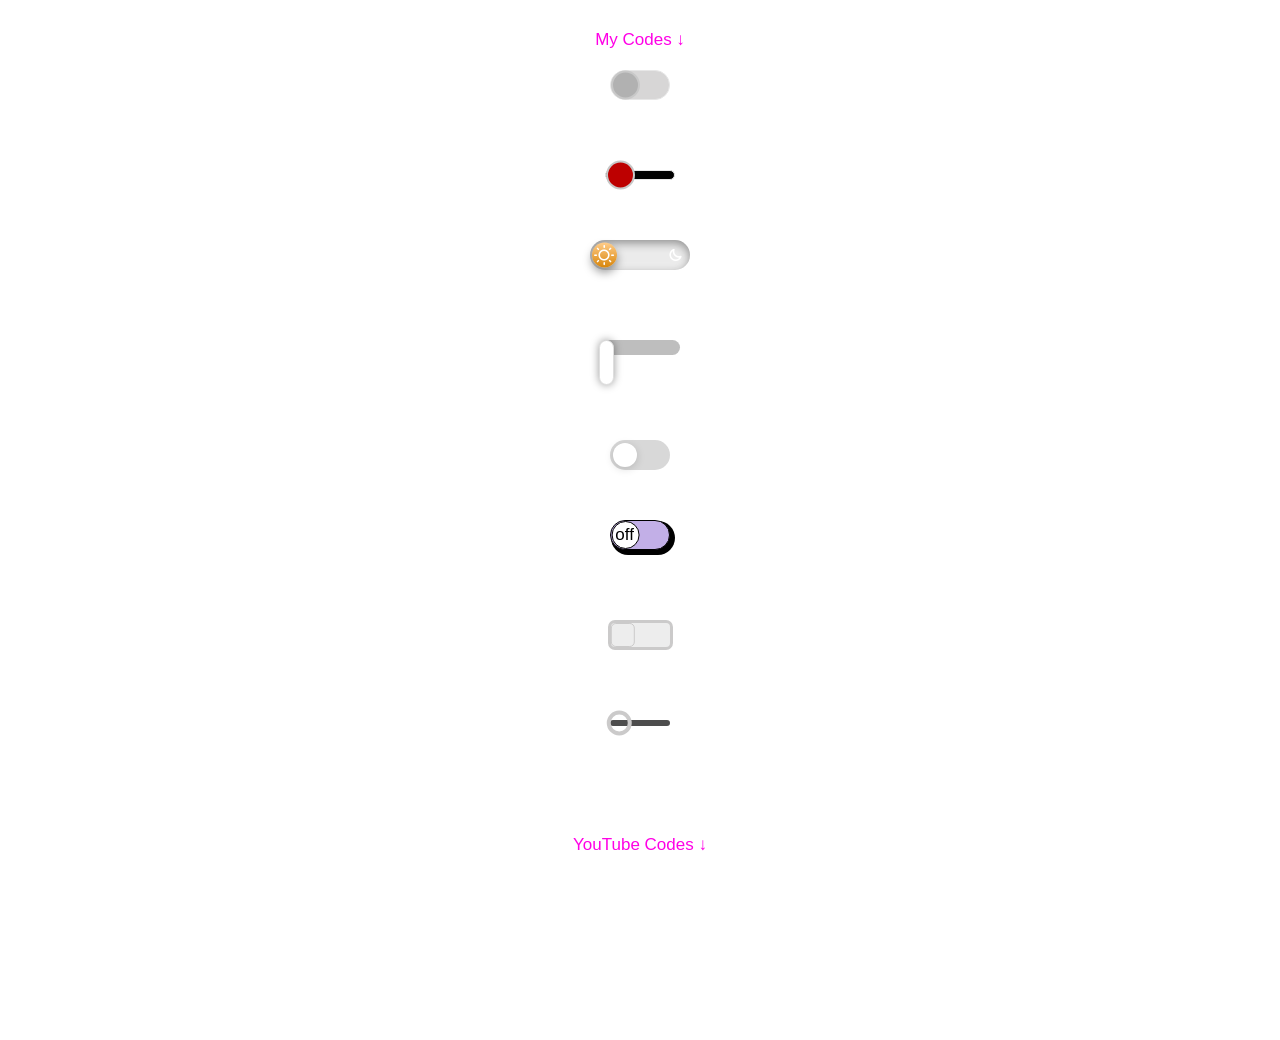
==== index.html @ 64d059e0 "first-commit" ====
<!DOCTYPE html>
<html lang="en">
    <head>
        <meta charset="UTF-8">
        <meta name="viewport" content="width=device-width, initial-scale=1.0">
        <title>Toggles</title>
        <!---------------------------| link:css |---------------------------->
        <link rel="stylesheet" href="css/index.css">
    </head>
    <body>
        <section class="wrapper">
            <div class="toggle_1"> My Codes ↓
                <input id="toggle-input-1" type="checkbox">
                <label for="toggle-input-1" class="toggle-lable-1"></label>
            </div>
            <div class="toggle_2">
                <input id="toggle-input-2" type="checkbox">
                <label for="toggle-input-2" class="toggle-lable-2"></label>
            </div>
            <div class="toggle_3">
                <input id="toggle-input-3" type="checkbox">
                <label for="toggle-input-3" class="toggle-lable-3">
                    <i class="icon-sun"></i>
                    <i class="icon-moon"></i>
                </label>
                <div class="background"></div>
            </div>
            <div class="toggle_4">
                <input id="toggle-input-4" type="checkbox">
                <label for="toggle-input-4" class="toggle-lable-4"></label>
            </div>
            <div class="toggle_5">
                <input id="toggle-input-5" type="checkbox">
                <label for="toggle-input-5" class="toggle-lable-5">
                    <span class="circle"></span>
                </label>
            </div>
            <div class="toggle_6">
                <input id="toggle-input-6" type="checkbox">
                <label for="toggle-input-6" class="toggle-lable-6">
                <!-- <div class="off">off</div><div class="on">on</div> -->
                </label>
            </div>
            <div class="toggle_7">
                <input id="toggle-input-7" type="checkbox">
                <label for="toggle-input-7" class="toggle-lable-7"></label>
            </div>
            <div class="toggle_8">
                <input id="toggle-input-8" type="checkbox">
                <label for="toggle-input-8" class="toggle-lable-8"></label>
            </div>
            <div class="toggle_9">YouTube Codes ↓
                <input id="toggle-input-9" type="checkbox">
                <label for="toggle-input-9" class="toggle-lable-9"></label>
            </div>
            <div class="toggle_10">
                <input id="toggle-input-10" type="checkbox">
                <label for="toggle-input-10" class="toggle-lable-10"></label>
            </div>
        </section>
    </body>
</html>
---- css/index.css ----
/* ------------------------------------| variables |---------------------------------------- */
/* ---------------------------------------| Tags |------------------------------------------ */
*,
*::after,
*::before{
    padding: 0;
    margin: 0;
    box-sizing: border-box;
}

body{
    font-family: sans-serif;
    font-size: 17px;
    font-weight: 500;
}
input[type = checkbox]{
    display: none;
}
section.wrapper{
    display: grid;
    grid-template-rows: repeat(10 , 100px);
    margin: 20px auto;
}
/* ---------------------------------------| Font-icon (icomoon) |------------------------------------------ */
@font-face {
  font-family: 'icomoon';
  src:  url('../fonts/icomoon/fonts/icomoon.eot?xe19qw');
  src:  url('../fonts/icomoon/fonts/icomoon.eot?xe19qw#iefix') format('embedded-opentype'),
    url('../fonts/icomoon/fonts/icomoon.ttf?xe19qw') format('truetype'),
    url('../fonts/icomoon/fonts/icomoon.woff?xe19qw') format('woff'),
    url('../fonts/icomoon/fonts/icomoon.svg?xe19qw#icomoon') format('svg');
  font-weight: normal;
  font-style: normal;
  font-display: block;
}

[class^="icon-"], [class*=" icon-"] {
  /* use !important to prevent issues with browser extensions that change fonts */
  font-family: 'icomoon' !important;
  speak: never;
  font-style: normal;
  font-weight: normal;
  font-variant: normal;
  text-transform: none;
  line-height: 1;

  /* Better Font Rendering =========== */
  -webkit-font-smoothing: antialiased;
  -moz-osx-font-smoothing: grayscale;
}

.icon-checkmark2:before {
  content: "\e960";
}
.icon-cancel2:before {
  content: "\e961";
}
.icon-sun:before {
  content: "\e902";
}
.icon-moon:before {
  content: "\e903";
}

/* ---------------------------------------| toggle 1 |------------------------------------------ */
section.wrapper > div.toggle_1{
    margin: 10px auto;
    color: #ff00e6;
}
section.wrapper > div.toggle_1 > label{
    width: 60px;
    height: 30px;
    display: block;
}
section.wrapper > div.toggle_1 > .toggle-lable-1{
    margin: 20px auto;
    width: 60px;
    height: 30px;
    background-color: rgb(215, 214, 214);
    border: 1px solid #e7e7e7;
    border-radius: 25px;
    position: relative;
    cursor: pointer;
    transition: 0.5s;
}
section.wrapper > div.toggle_1 > .toggle-lable-1::after{
    content: '';
    width: 29px;
    height: 29px;
    background-color: rgb(177, 177, 177);
    border: 2.5px solid rgb(200, 200, 200);
    border-radius: 50%;
    position: absolute;
    top: 50%;
    left: 0;
    transform: translate(0 , -50%);
    transition: 0.5s ease-in-out;
}
section.wrapper > div.toggle_1 > #toggle-input-1:checked + .toggle-lable-1::after{
    background-color: rgb(151, 235, 172);
    border: 2.5px solid rgb(181, 241, 195);
    top: 50%;
    left:100%;
    transform: translate(-100% , -50%);
}
section.wrapper > div.toggle_1 > #toggle-input-1:checked + .toggle-lable-1{
    background-color: rgb(203, 235, 211);
}
/* ---------------------------------------| toggle 2 |------------------------------------------ */
section.wrapper > div.toggle_2 > label{
    width: 70px;
    height: 10px;
    display: block;
}
section.wrapper > div.toggle_2 > .toggle-lable-2{
    margin: 50px auto;
    width: 70px;
    height: 10px;
    background-color: rgb(0, 0, 0);
    border: 1px solid #e7e7e7;
    border-radius: 25px;
    position: relative;
    cursor: pointer;
    transition: 0.5s;
}
section.wrapper > div.toggle_2 > .toggle-lable-2::after{
    content: '';
    width: 29px;
    height: 29px;
    background-color: rgb(189, 0, 0);
    border: 2.5px solid rgb(200, 200, 200);
    border-radius: 50%;
    position: absolute;
    top: 50%;
    left: 0;
    transform: translate(0 , -50%);
    transition: 0.5s ease-in-out;
}
section.wrapper > div.toggle_2 > #toggle-input-2:checked + .toggle-lable-2::after{
    background-color: rgb(0, 158, 40);
    border: 2.5px solid rgb(181, 241, 195);
    top: 50%;
    left:100%;
    transform: translate(-100% , -50%);
}
section.wrapper > div.toggle_2 > #toggle-input-2:checked + .toggle-lable-2{
    background-color: rgb(32, 32, 32);
}
/* ---------------------------------------| toggle 3 |------------------------------------------ */
section.wrapper > div.toggle_3 > label{
    margin: 20px auto;
    width: 100px;
    height: 30px;
    display: flex;
    justify-content: space-between;
    align-items: center;
    position: relative;
    background: #ebebeb;
    border-radius: 200px;
    box-shadow: inset 0px 3px 10px rgba(0, 0, 0 , 0.4), inset 0px -3px 10px rgba(255, 255, 255, 0.4);
    cursor: pointer;
}
section.wrapper > div.toggle_3 > label  i{
    color: white;
    padding: 0 2px;
    font-size: 25px;
    z-index: 10;
}
section.wrapper > div.toggle_3 > label::after{
    content: '';
    width: 25px;
    height: 25px;
    position: absolute;
    top: 50%;
    left: 10px;
    transform: translate(-8px , -50%);
    background: linear-gradient(180deg , #ffcc89 , #d8860b);
    border-radius: 50%;
    box-shadow: 0px 5px 10px rgba(0, 0, 0, 0.4);
    transition: 0.5s;
}
section.wrapper > div.toggle_3 > input{
    width: 0;
    height: 0;
    visibility: hidden;
}
section.wrapper > div.toggle_3 > input:checked + label{
    background-color: #242424;
}
section.wrapper > div.toggle_3 > input:checked + label::after{
    top: 50%;
    left: 95%;
    transform: translate(-90% , -50%);
    background: linear-gradient(180deg,#777 , #3a3a3a);
}
section.wrapper > div.toggle_3 > label:active::after{
    width: 45px;
    border-radius: 25px;
}
section.wrapper > div.toggle_3 > .background{
    position: absolute;
    top: 0;
    left: 0;
    width: 100%;
    height: 100%;
    background: #ffffff;
    z-index: -5;
    position: absolute;
    transition: 0.3s;
}
section.wrapper > div.toggle_3 > input:checked ~ .background{
    background: #242424;
}
/* ---------------------------------------| toggle 4 |------------------------------------------ */
section.wrapper > div.toggle_4 > label{
    width: 80px;
    height: 15px;
    display: block;
}
section.wrapper > div.toggle_4 > .toggle-lable-4{
    margin: 20px auto;
    width: 80px;
    height: 15px;
    position: relative;
    background-color: #bebebe;
    border-radius: 50px;
    cursor: pointer;
}
section.wrapper > div.toggle_4 > .toggle-lable-4::after{
    content: '';
    width: 15px;
    height: 45px;
    position: absolute;
    top: 0;
    left: -5%;
    transform: translate(20% , 0);
    background-color: #ffffff;
    border: 1px solid #dedede;
    box-shadow: 0 0 8px rgba(0, 0, 0, 0.4);
    border-radius: 50px;
    cursor: pointer;
    transition: 1s;
    
}
section.wrapper > div.toggle_4 > #toggle-input-4:checked ~ .toggle-lable-4::after{
    top: 0;
    left: -5%;
    transform: translate(20% , 0);
    background-color: #ffffff;
    animation-name: epic-easing-spring-swift;
    animation-duration: 2000ms;
    /* animation-direction: alternate-reverse; */
    /* animation-timing-function: ; */
    /* animation-iteration-count: infinite; */
    /* animation-play-state: running; */
    /* animation-direction:alternate; */
    animation-fill-mode:forwards;
}
section.wrapper > div.toggle_4 > #toggle-input-4:checked ~ .toggle-lable-4{
    background-color: #2af52a;
}
/* ---------------------------------------| toggle 5 |------------------------------------------ */
section.wrapper > div.toggle_5{
    margin: 20px auto;
}
section.wrapper > div.toggle_5 > .toggle-lable-5{
    width: 60px;
    height: 30px;
    clip-path: polygon(50%,10%,50%);
    background-color: #d8d8d8;
    border-radius: 999px;
    display: inline-block;
    position: relative;
    cursor: pointer;
    transition: 0.35s ease;
}
section.wrapper > div.toggle_5 > .toggle-lable-5 .circle{
    position: absolute;
    top: 3px;
    left: 3px;
    width: 24px;
    height: 24px;
    background: #ffffff;
    border-radius: 50%;
    box-shadow: 0 2px 8px rgba(0, 0, 0, 0.15);
    transition: 0.35s ease;
}
section.wrapper > div.toggle_5 > #toggle-input-5:checked ~ .toggle-lable-5 .circle{
    transform:translateX(24px);
    background: #b8dfff;
}
section.wrapper > div.toggle_5 > .toggle-lable-5:active .circle{
    width: 26px;
}
section.wrapper > div.toggle_5 > #toggle-input-5:checked ~ .toggle-lable-5:active .circle{
    transform: translateX(22px);
}
/* ---------------------------------------| toggle 6 |------------------------------------------ */
section.wrapper > div.toggle_6 {
    position: relative;
}
section.wrapper > div.toggle_6 > label{
    width: 60px;
    height: 30px;
    display: block;
}
section.wrapper > div.toggle_6 > .toggle-lable-6{
    margin: 0 auto;
    width: 60px;
    height: 30px;
    background-color: #c2afe7;
    border: 1px solid black;
    box-shadow: 3px 3px 0px 2px black;
    border-radius: 30px;
    position: absolute;
    top: 0;
    left: 50%;
    transform: translate(-50% , 0);
    z-index: 10;
    transition: 0.09s;
}
section.wrapper > div.toggle_6 > .toggle-lable-6::after{
    content: 'off';
    padding: 3px 3px;
    width: 28px;
    height: 28px;
    background-color: #ffffff;
    border-radius: 30px;
    border: 1px solid black;
    position: absolute;
    top: 50%;
    left: 15%;
    transform: translate(-30% , -50%);
    z-index: -9;
    transition: 0.09s;
}
section.wrapper > div.toggle_6 > #toggle-input-6:checked ~ .toggle-lable-6{
    background-color: #5a1ad1;
    position: absolute;
    top: 0;
    left: 48%;
    transform: translate(-48% , 0);
}
section.wrapper > div.toggle_6 > #toggle-input-6:checked ~ .toggle-lable-6::after{
    content: 'on';
    top: 50%;
    left: 100%;
    transform: translate(-100% , -50%);
}
/* ---------------------------------------| toggle 7 |------------------------------------------ */
section.wrapper > div.toggle_7 > label{
    width: 65px;
    height: 30px;
    display: block;
}
section.wrapper > div.toggle_7 > .toggle-lable-7{
    margin: 0 auto;
    width: 65px;
    height: 30px;
    position: relative;
    background-color: #ededed;
    border: 3px solid #cbcaca;
    border-radius: 7px;
    transition: 0.5s;
}
section.wrapper > div.toggle_7 > .toggle-lable-7::after{
    content: '';
    width: 24px;
    height:24px;
    position: absolute;
    top: 52%;
    left: 3.2%;
    transform: translate(-5% , -50%);
    background-color: #ededed;
    border: 1px solid #cbcaca;
    border-radius: 5px;
    transition: 0.5s ease-in-out;
}
section.wrapper > div.toggle_7 > #toggle-input-7:checked ~ .toggle-lable-7::after{
    top: 50%;
    left: 98.8%;
    transform: translate(-100% , -50%);
}
section.wrapper > div.toggle_7 > #toggle-input-7:checked ~ .toggle-lable-7{
    background-color: #2af52a;
}
/* ---------------------------------------| toggle 8 |------------------------------------------ */
section.wrapper > div.toggle_8 > label{
    width: 60px;
    height: 5px;
    display: block;
}
section.wrapper > div.toggle_8 > .toggle-lable-8{
    margin: 0 auto;
    width: 60px;
    height: 5px;
    position: relative;
    background-color: #4d4d4d;
    border: 3px solid #4d4d4d;
    border-radius: 7px;
    transition: 0.5s;
}
section.wrapper > div.toggle_8 > .toggle-lable-8::after{
    content: '';
    width: 25px;
    height:25px;
    position: absolute;
    top: 50%;
    left: -10%;
    transform: translate(-5% , -50%);
    background-color: transparent;
    border: 4px solid #cbcaca;
    border-radius: 50%;
    transition: 0.3s ease-in-out;
}
section.wrapper > div.toggle_8 > #toggle-input-8:checked ~ .toggle-lable-8::after{
    background-color: white;
    border: 1px solid rgb(238, 237, 237);
    top: 50%;
    left: 100%;
    transform: translate(-75% , -50%);
}
/* ---------------------------------------| toggle 9 |------------------------------------------ */
section.wrapper > div.toggle_9{
    margin: 15px auto;
    color: #ff00e6;
}

@keyframes epic-easing-spring-swift {  
 0% { transform: translateX(0px) rotate(0deg);}  
 1% { transform: translateX(1.09px)rotate(1.2693223577190085deg);}  
 2% { transform: translateX(3.64px) rotate(4.819538081556291deg);}  
 3% { transform: translateX(7.01px)rotate(10.406856803267436deg);}  
 4% { transform: translateX(10.78px)rotate(17.781228985432662deg);}  
 5% { transform: translateX(14.69px)rotate(26.690228521133772deg);}  
 6% { transform: translateX(18.58px)rotate(36.882632944438214deg);}  
 7% { transform: translateX(22.35px)rotate(48.111679400273516deg);}  
 8% { transform: translateX(25.95px)rotate(60.137980739029814deg);}  
 9% { transform: translateX(29.34px) rotate(72.73209199199262deg);}  
 10% { transform: translateX(32.51px) rotate(85.67672299776666deg);}  
 11% { transform: translateX(35.47px) rotate(98.76859804588628deg);}  
 12% { transform: translateX(38.21px)rotate(111.81996804964854deg);}  
 13% { transform: translateX(40.74px)rotate(124.65978493247455deg);}  
 14% { transform: translateX(43.08px)rotate(137.13455159576114deg);}  
 15% { transform: translateX(45.24px) rotate(149.1088640240288deg);}  
 16% { transform: translateX(47.23px)rotate(160.46566477524135deg);}  
 17% { transform: translateX(49.06px)rotate(171.10622930713944deg);}  
 18% { transform: translateX(50.74px)rotate(180.94990831693266deg);}  
 19% { transform: translateX(52.29px)rotate(189.93365053964843deg);}  
 20% { transform: translateX(53.72px)rotate(198.01133128235804deg);}  
 21% { transform: translateX(55.03px) rotate(205.1529123937885deg);}  
 22% { transform: translateX(56.24px) rotate(211.3434594110948deg);}  
 23% { transform: translateX(57.35px) rotate(216.5820413199557deg);}  
 24% { transform: translateX(58.37px) rotate(220.8805377446924deg);}  
 25% { transform: translateX(59.31px)rotate(224.26237748709164deg);}  
 26% { transform: translateX(60.17px)rotate(226.76123119202782deg);}  
 27% { transform: translateX(60.96px)rotate(228.41967957095056deg);}  
 28% { transform: translateX(61.69px)rotate(229.28787709662092deg);}  
 29% { transform: translateX(62.36px)rotate(229.42222942911803deg);}  
 30% { transform: translateX(62.97px) rotate(228.8841010778955deg);}  
 31% { transform: translateX(63.54px)rotate(227.73856797977635deg);}  
 32% { transform: translateX(64.06px)rotate(226.05322780863827deg);}  
 33% { transform: translateX(64.53px)rotate(223.89707895746852deg);}  
 34% { transform: translateX(64.97px) rotate(221.3394772734671deg);}  
 35% { transform: translateX(65.37px) rotate(218.4491778055342deg);}  
 36% { transform: translateX(65.74px)rotate(215.29346706181335deg);}  
 37% { transform: translateX(66.08px)rotate(211.93738959140782deg);}  
 38% { transform: translateX(66.39px)rotate(208.44307111472162deg);}  
 39% { transform: translateX(66.68px)rotate(204.86913894429267deg);}  
 40% { transform: translateX(66.94px) rotate(201.2702390730769deg);}  
 41% { transform: translateX(67.18px)rotate(197.69664806804857deg);}  
 42% { transform: translateX(67.40px)rotate(194.19397679943097deg);}  
 43% { transform: translateX(67.61px)rotate(190.80296206336627deg);}  
 44% { transform: translateX(67.80px) rotate(187.5593413197425deg);}  
 45% { transform: translateX(67.97px)rotate(184.49380506667032deg);}  
 46% { transform: translateX(68.13px)rotate(181.63202080640465deg);}  
 47% { transform: translateX(68.28px)rotate(178.99472212042775deg);}  
 48% { transform: translateX(68.42px)rotate(176.59785605863487deg);}  
 49% { transform: translateX(68.54px) rotate(174.4527818525814deg);}  
 50% { transform: translateX(68.67px)rotate(172.56651387802185deg);}  
 51% { transform: translateX(68.78px) rotate(170.9420018091515deg);}  
 52% { transform: translateX(68.88px) rotate(169.5784410170369deg);}  
 53% { transform: translateX(68.98px)rotate(168.47160645823587deg);}  
 54% { transform: translateX(69.07px)rotate(167.61420356678425deg);}  
 55% { transform: translateX(69.16px)rotate(166.99622999365684deg);}  
 56% { transform: translateX(69.23px) rotate(166.6053424225768deg);}  
 57% { transform: translateX(69.31px)rotate(166.42722311987862deg);}  
 58% { transform: translateX(69.37px)rotate(166.44594133948894deg);}  
 59% { transform: translateX(69.44px) rotate(166.6443051928176deg);}  
 60% { transform: translateX(69.49px)rotate(167.00420009872101deg);}  
 61% { transform: translateX(69.55px)rotate(167.50691044252784deg);}  
 62% { transform: translateX(69.60px)rotate(168.13342158779778deg);}  
 63% { transform: translateX(69.66px) rotate(168.8646998930661deg);}  
 64% { transform: translateX(69.69px)rotate(169.68194888203044deg);}  
 65% { transform: translateX(69.74px)rotate(170.56684019389417deg);}  
 66% { transform: translateX(69.80px)rotate(171.50171839603865deg);}  
 67% { transform: translateX(69.84px)rotate(172.46977916972943deg);}  
 68% { transform: translateX(69.89px)rotate(173.45522077775283deg);}  
 69% { transform: translateX(69.91px)rotate(174.44336908801876deg);}  
 70% { transform: translateX(69.94px)rotate(175.42077675721123deg);}  
 71% { transform: translateX(69.96px)rotate(176.37529747213065deg);}  
 72% { transform: translateX(69.98px)rotate(177.29613640266308deg);}  
 73% { transform: translateX(70.00px) rotate(178.1738782391119deg);}  
 74% { transform: translateX(70.01px)rotate(179.00049436824003deg);}  
 75% { transform: translateX(70.02px) rotate(179.7693308875648deg);}  
 76% { transform: translateX(70.03px)rotate(180.47507926741747deg);}  
 77% { transform: translateX(70.04px)rotate(181.11373154658648deg);}  
 78% { transform: translateX(70.05px)rotate(181.68252199188316deg);}  
 79% { transform: translateX(70.06px) rotate(182.1798571668437deg);}  
 80% { transform: translateX(70.06px) rotate(182.6052363423609deg);}  
 81% { transform: translateX(70.07px)rotate(182.95916414484336deg);}  
 82% { transform: translateX(70.07px) rotate(183.2430572781536deg);}  
 83% { transform: translateX(70.08px)rotate(183.45914707678352deg);}  
 84% { transform: translateX(70.08px) rotate(183.6103795522116deg);}  
 85% { transform: translateX(70.09px)rotate(183.70031448486807deg);}  
 86% { transform: translateX(70.09px)rotate(183.73302499328122deg);}  
 87% { transform: translateX(70.09px) rotate(183.712998882384deg);}  
 88% { transform: translateX(70.09px)rotate(183.64504293710675deg);}  
 89% { transform: translateX(70.10px)rotate(183.53419118762827deg);}  
 90% { transform: translateX(70.10px)rotate(183.38561803120632deg);}  
 91% { transform: translateX(70.10px)rotate(183.20455695439873deg);}  
 92% { transform: translateX(70.10px) rotate(182.9962254605722deg);}  
 93% { transform: translateX(70.10px) rotate(182.7657566725534deg);}  
 94% { transform: translateX(70.10px)rotate(182.51813795056844deg);}  
 95% { transform: translateX(70.10px)rotate(182.25815674252823deg);}  
 96% { transform: translateX(70.10px)rotate(181.99035376831742deg);}  
 97% { transform: translateX(70.11px)rotate(181.71898353291837deg);}  
 98% { transform: translateX(70.11px)rotate(181.44798206563888deg);}  
 99% { transform: translateX(70.10px) rotate(181.1809416949206deg);}  
 100% { transform: translateX(70px) rotate(180.9210925905178deg);}
}
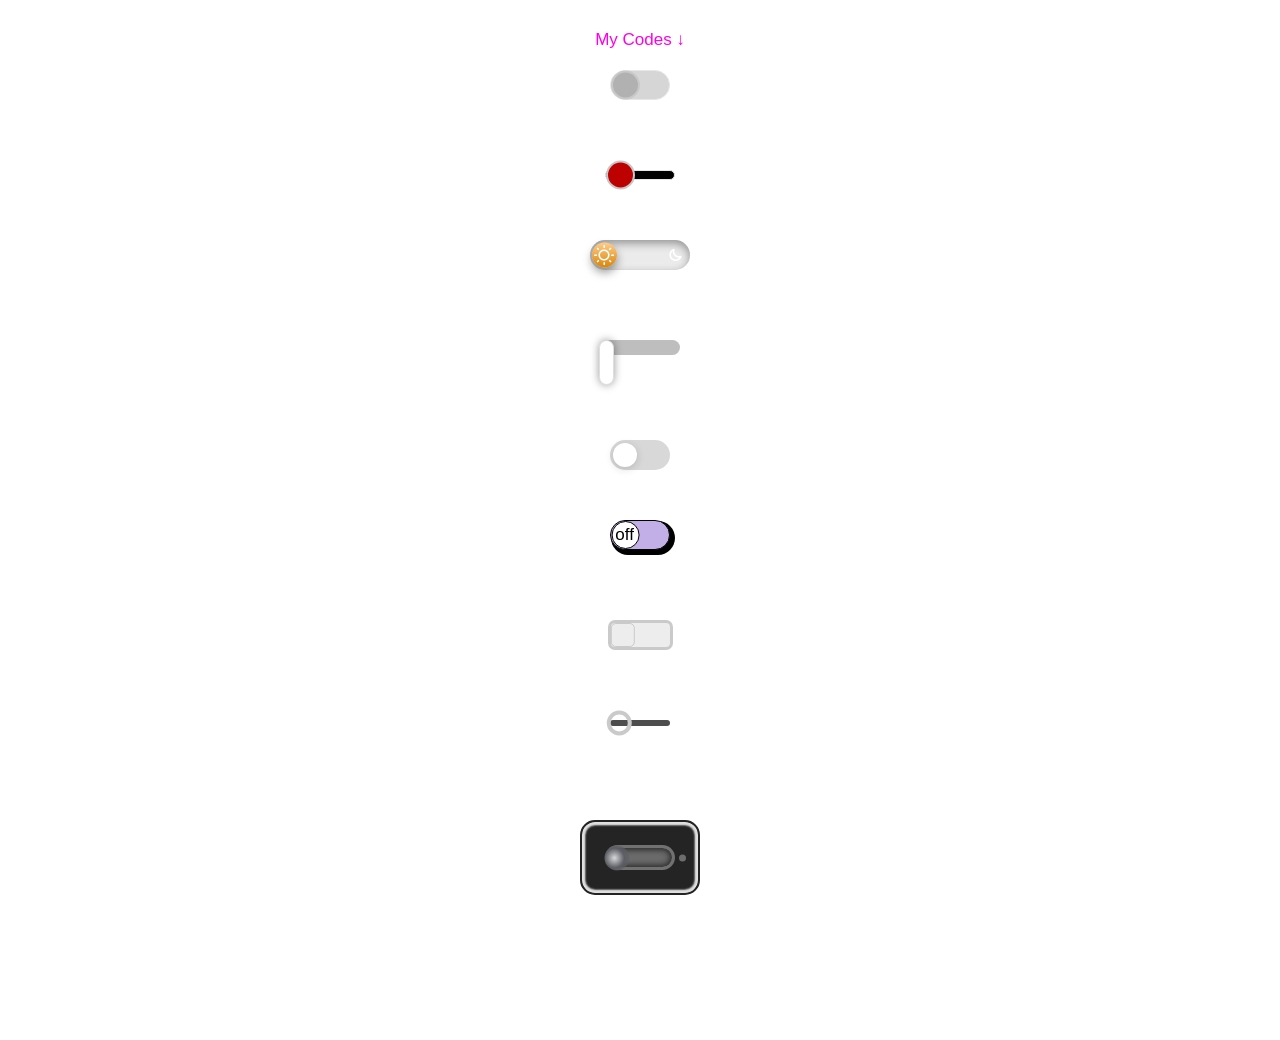
==== commit 211f423f: "feat: Imazing radieo toggle" ====
--- a/index.html
+++ b/index.html
@@ -49,7 +49,7 @@
                 <input id="toggle-input-8" type="checkbox">
                 <label for="toggle-input-8" class="toggle-lable-8"></label>
             </div>
-            <div class="toggle_9">YouTube Codes ↓
+            <div class="toggle_9">
                 <input id="toggle-input-9" type="checkbox">
                 <label for="toggle-input-9" class="toggle-lable-9"></label>
             </div>
--- a/css/index.css
+++ b/css/index.css
@@ -422,9 +422,65 @@
 }
 /* ---------------------------------------| toggle 9 |------------------------------------------ */
 section.wrapper > div.toggle_9{
-    margin: 15px auto;
-    color: #ff00e6;
-}
+    margin: 0 auto;
+    width: 120px;
+    height: 75px;
+    background-color: #242424;
+    border-radius: 15px;
+    display: flex;
+    justify-content: center;
+    align-items: center;
+    box-shadow: inset 0 0 2px 3px rgb(226, 225, 225) , inset 0 0 2px 3px rgba(160, 158, 158, 0.986);
+    border: 2px solid #242424;
+}
+section.wrapper > div.toggle_9 > .toggle-lable-9{
+    /* margin: 0 auto; */
+    width: 70px;
+    height: 25px;
+    position: relative;
+    background-color: #6d6d6d;
+    border: 3px solid #717171;
+    box-shadow: inset 0 0 5px 2px rgba(0, 0, 0, 0.5) , inset 0 0 10px 3px rgba(0, 0, 0, 0.15);
+    border-radius: 20px;
+    transition: 0.5s;
+}
+section.wrapper > div.toggle_9 > .toggle-lable-9::before{
+    content: '';
+    width: 25px;
+    height: 25px;
+    background: radial-gradient(circle at 40% , #d7d8da 0% ,#5d5e65 50% , rgba(255, 255, 255, 0) 100%);
+    border-radius: 50%;
+    position: absolute;
+    top: 50%;
+    left: -10%;
+    transform: translate(10% , -50%);
+    transition: 0.5s ease-out;
+    cursor: pointer;
+}
+section.wrapper > div.toggle_9 > .toggle-lable-9::after{
+    content: '';
+    width: 7px;
+    height: 7px;
+    border-radius: 50%;
+    background-color: #6d6d6d;
+    position: absolute;
+    top: 50%;
+    left: 100%;
+    transform: translate(100% , -50%);
+}
+section.wrapper > div.toggle_9 > #toggle-input-9:checked ~ .toggle-lable-9::before{
+    top: 50%;
+    left: 100%;
+    transform: translate(-100% , -50%);
+}
+section.wrapper > div.toggle_9 > #toggle-input-9:checked ~ .toggle-lable-9::after{
+    background-color: lime;
+}
+
+
+
+
+
 
 @keyframes epic-easing-spring-swift {  
  0% { transform: translateX(0px) rotate(0deg);}  
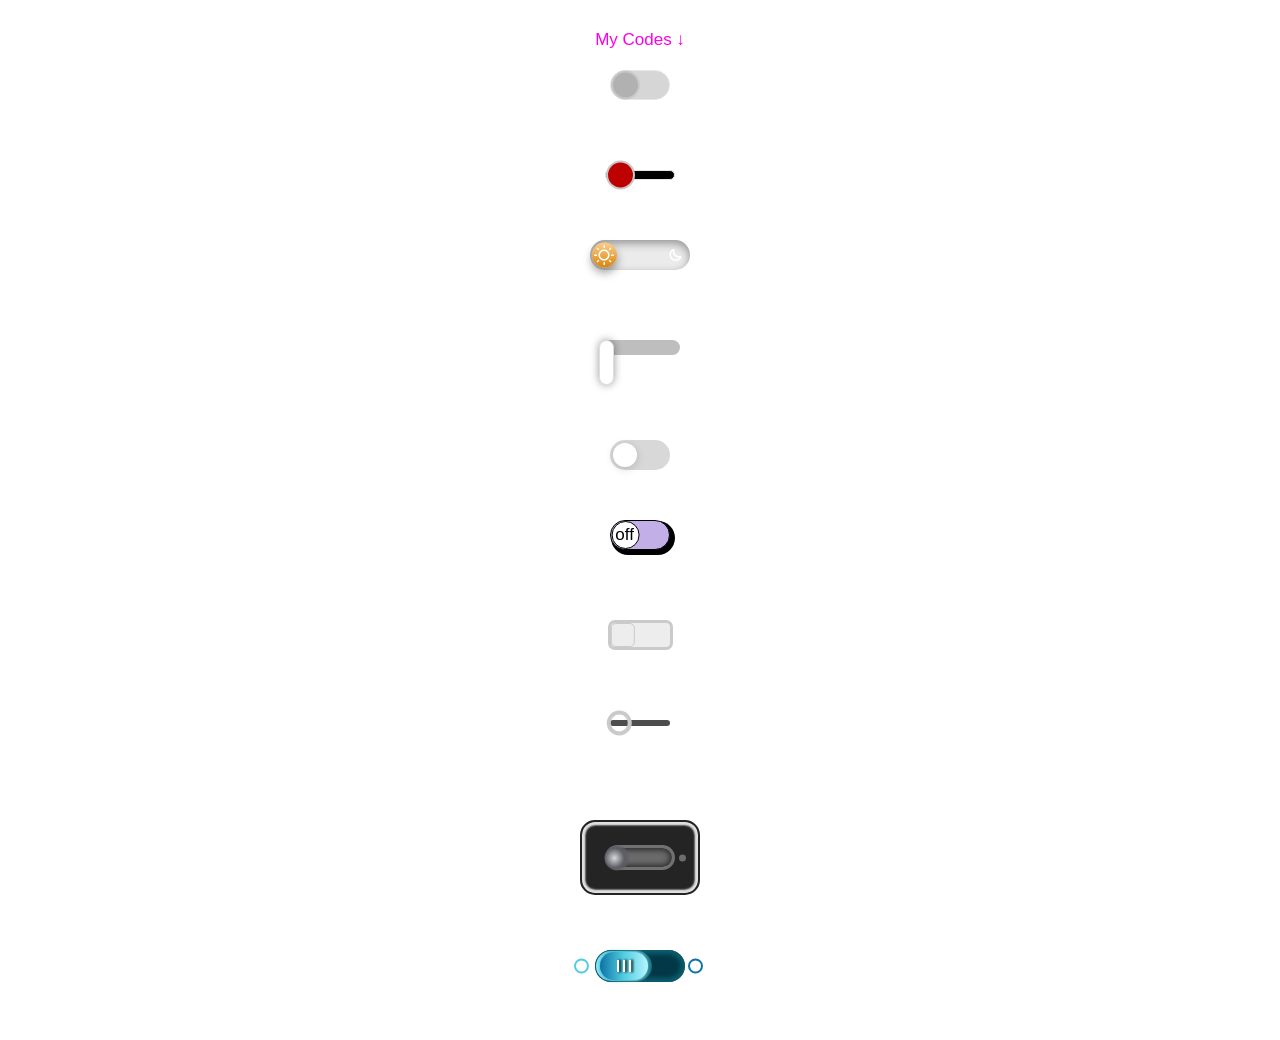
==== commit f8301a02: "feat: Tenth toggle" ====
--- a/index.html
+++ b/index.html
@@ -55,7 +55,16 @@
             </div>
             <div class="toggle_10">
                 <input id="toggle-input-10" type="checkbox">
-                <label for="toggle-input-10" class="toggle-lable-10"></label>
+                <label for="toggle-input-10" class="toggle-lable-10">
+                    <div class="toggle-button-10">
+                        <div class="toggle-button-1"></div>
+                        <div class="toggle-button-2">
+                            <span class="toggle-line"></span>
+                            <span class="toggle-line"></span>
+                            <span class="toggle-line"></span>
+                        </div>
+                    </div>
+                </label>
             </div>
         </section>
     </body>
--- a/css/index.css
+++ b/css/index.css
@@ -476,12 +476,97 @@
 section.wrapper > div.toggle_9 > #toggle-input-9:checked ~ .toggle-lable-9::after{
     background-color: lime;
 }
-
-
-
-
-
-
+/* ---------------------------------------| toggle 9 |------------------------------------------ */
+section.wrapper > div.toggle_10{
+    margin: 30px auto;
+    width: 90px;
+    height: 32px;
+}
+section.wrapper > div.toggle_10 > .toggle-lable-10{
+    display: block;
+    position: relative;
+    width: 100%;
+    height: 100%;
+    background-color: rgb(3, 56, 71);
+    border-radius: 25px;
+    box-shadow: inset 0px 0px 5px 4px rgba(14, 113, 129, 0.7);
+}
+section.wrapper > div.toggle_10 > .toggle-lable-10 > .toggle-button-10,
+section.wrapper > div.toggle_10 > .toggle-lable-10 > .toggle-button-10 > .toggle-button-2,
+section.wrapper > div.toggle_10 > .toggle-lable-10 > .toggle-button-10 > .toggle-button-1{
+    position: absolute;
+    border-radius: 25px;
+}
+section.wrapper > div.toggle_10 > .toggle-lable-10 > .toggle-button-10{ 
+    width: 56px;
+    height: 30px;
+    background: linear-gradient(90deg ,#87edfd,#0e7181);
+    top: 1px;
+    left: 1px;
+    box-shadow: 0 8px 24px rgba(0, 0, 0, 0.006) ,0 2px 6px rgba(0, 0, 0, 0.003),0 1px 3px rgba(0, 0, 0, 0.003);
+    transition: 0.3s ease-in-out;
+    z-index: 2;
+}
+section.wrapper > div.toggle_10 > .toggle-lable-10 > .toggle-button-10 > .toggle-button-1{
+    width: 46px;
+    height: 28px;
+    background: linear-gradient(90deg , #0d73a5,#6cd0e0,#e6fbfe);
+    top: 1px;
+    left: 5px;
+    filter: blur(2px);
+}
+section.wrapper > div.toggle_10 > .toggle-lable-10 > .toggle-button-10 > .toggle-button-2{
+    width: 48px;
+    height: 28px;
+    background: linear-gradient(90deg , #0d73a5,#52cde0,#b3f5ff);
+    top: 1px;
+    left: 4px;
+    box-shadow: 0 2px 6px hsl(0,0%,0%,0.3%);
+    display: flex;
+    justify-content: center;
+    align-items: center;
+    gap: 4px;
+}
+section.wrapper > div.toggle_10 > .toggle-lable-10 > .toggle-button-10 > .toggle-button-2  .toggle-line{
+    display: block;
+    background-color: white;
+    width: 2px;
+    height: 12px;
+    box-shadow: 2px 0px 2px 0.5px rgba(0, 0, 0, 0.616);
+}
+section.wrapper > div.toggle_10 > .toggle-lable-10::before{
+    content: '';
+    width: 15px;
+    height: 15px;
+    border-radius: 50%;
+    border: 2px solid #52cde0;
+    position: absolute;
+    top: 50%;
+    left: -40%;
+    transform: translate(100% , -50%);
+}
+section.wrapper > div.toggle_10 > .toggle-lable-10::after{
+    content: '';
+    width: 15px;
+    height: 15px;
+    border-radius: 50%;
+    border: 2px solid #0d73a5;
+    position: absolute;
+    top: 50%;
+    left: 100%;
+    transform: translate(20% , -50%);
+}
+section.wrapper > div.toggle_10 > #toggle-input-10:checked ~ .toggle-lable-10 > .toggle-button-10{
+    top: 1px;
+    left: 32px;
+}
+section.wrapper > div.toggle_10 > #toggle-input-10:checked ~ .toggle-lable-10::before{
+    border: 2px solid #0d73a5;
+}
+section.wrapper > div.toggle_10 > #toggle-input-10:checked ~ .toggle-lable-10::after{
+    border: 2px solid #abd3e7;
+}
+/* ---------------------------------------| animation Keyframes for toggle 4|------------------------------------------ */
 @keyframes epic-easing-spring-swift {  
  0% { transform: translateX(0px) rotate(0deg);}  
  1% { transform: translateX(1.09px)rotate(1.2693223577190085deg);}  
